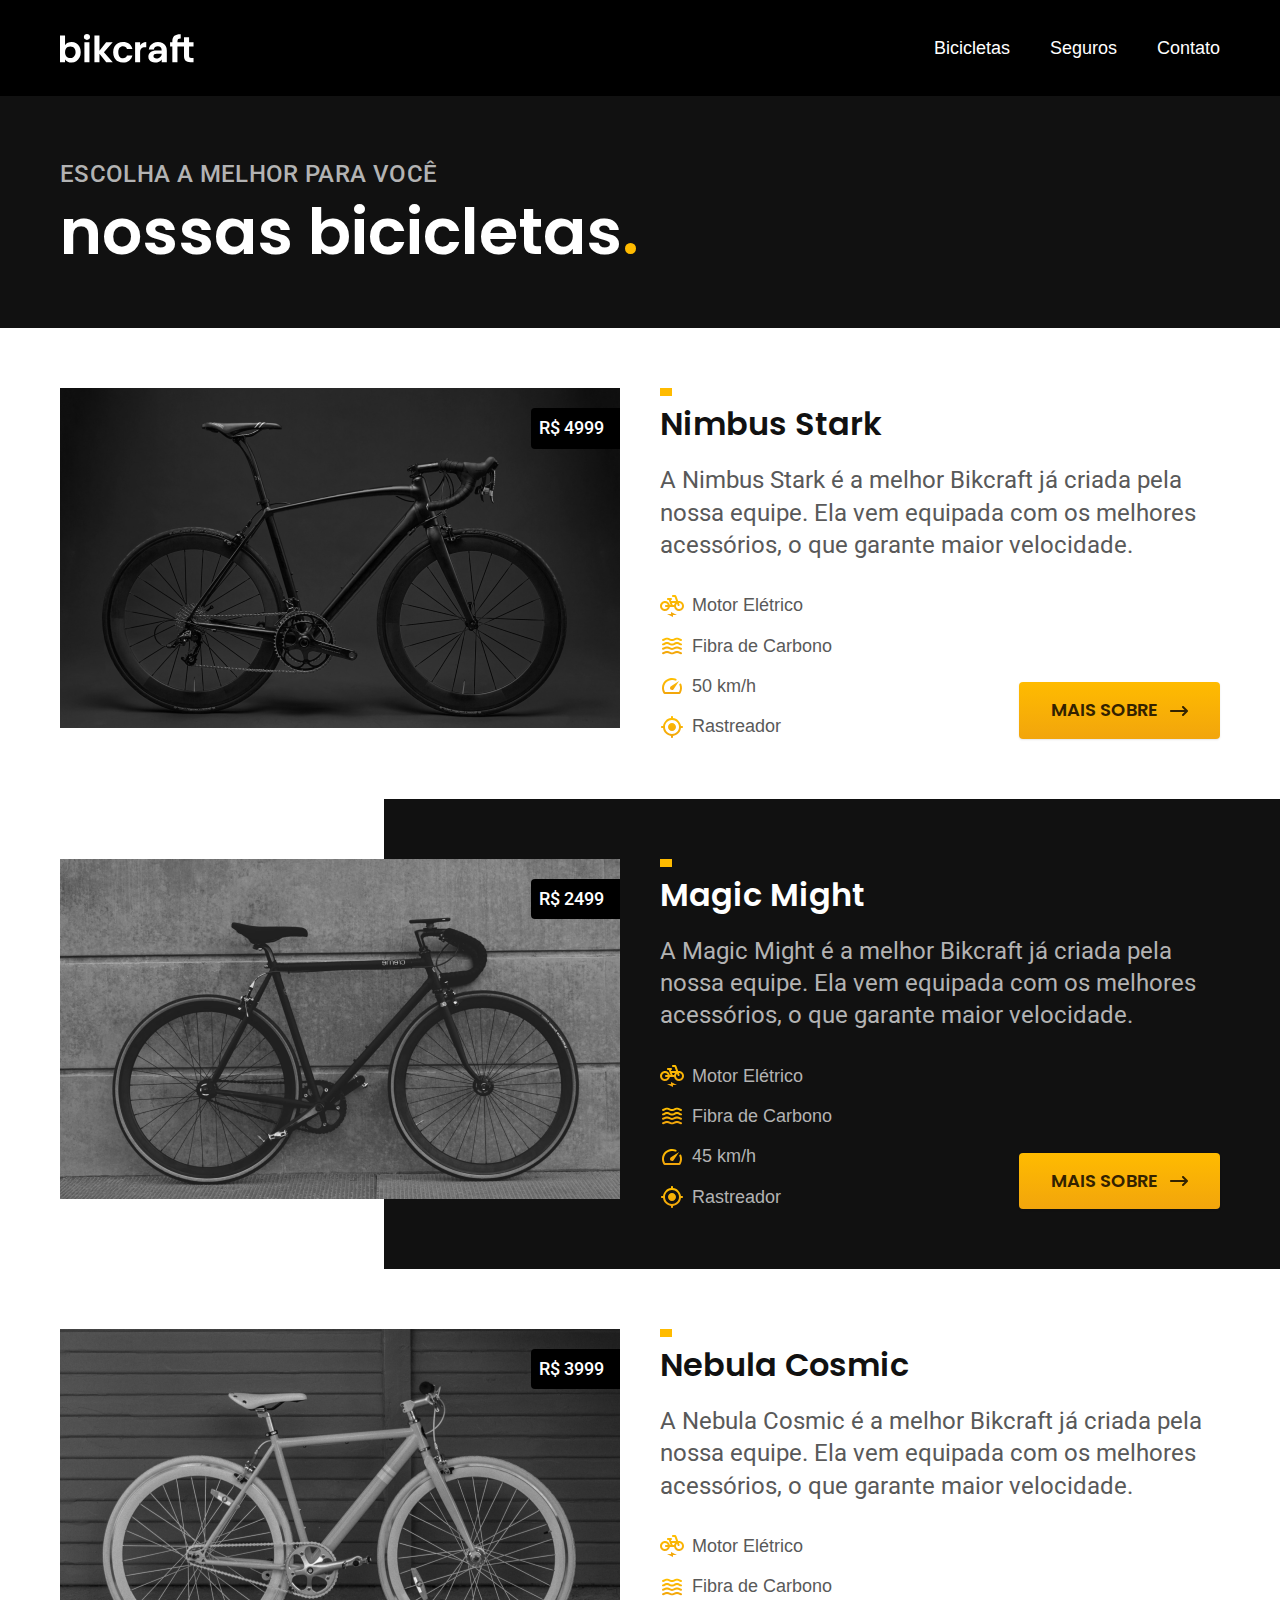
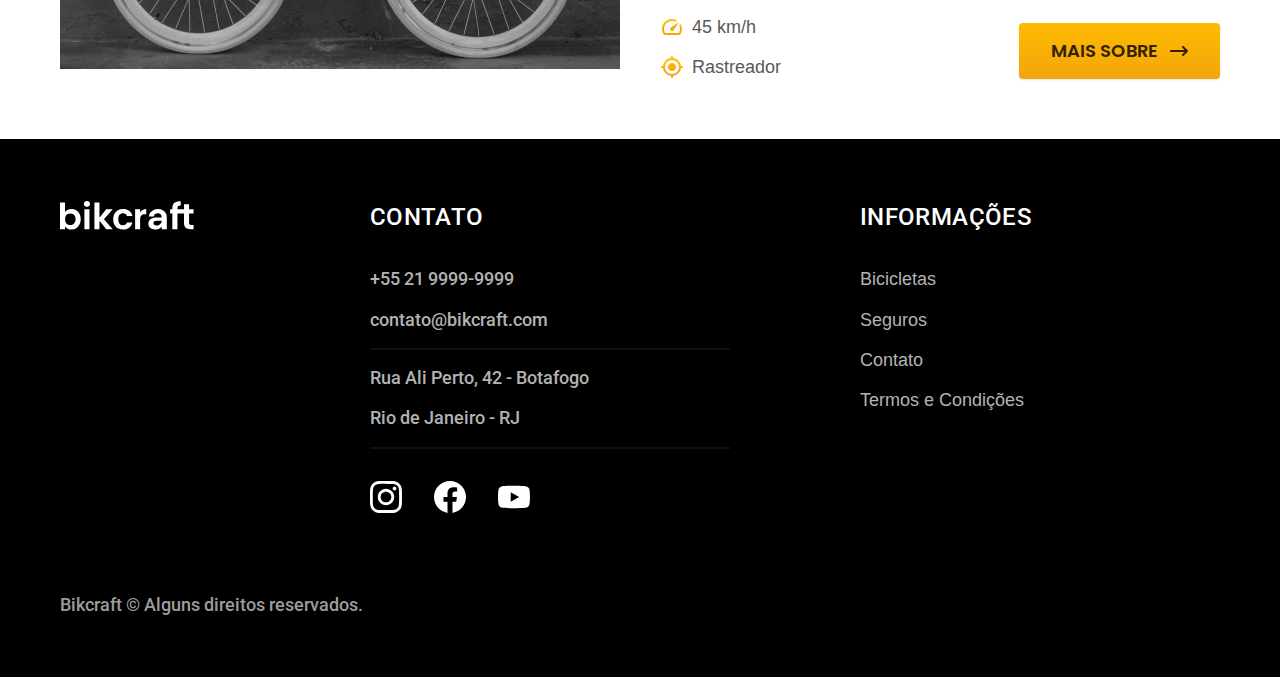
==== bicicletas.html @ 8f6a0f7d "pagina de bicicletas adicionada" ====
<!DOCTYPE html>

<html lang="pt-br">

<head>
  <meta charset="UTF-8">
  <meta name="viewport" content="width=device-width, initial-scale=1.0">

  <title>Bicicletas | Bikcraft</title>
  <meta name="description" content="Termos e condições.">

  <link rel="stylesheet" href="./css/style.css">
  <link rel="preconnect" href="https://fonts.googleapis.com">
  <link rel="preconnect" href="https://fonts.gstatic.com" crossorigin>
  <link href="https://fonts.googleapis.com/css2?family=Merriweather:ital,wght@1,900&family=Poppins:wght@400;600&family=Roboto:wght@400;500&display=swap" rel="stylesheet">
</head>

<body id="bicicletas">
  <header class="header-bg">
    <div class="header container">
      <a href="./">
        <img src="./img/bikcraft.svg" alt="Bikcraft">
      </a>

      <nav aria-label="primaria">
        <ul class="header-menu font-1-m cor-0">
          <li><a href="./bicicletas.html">Bicicletas</a></li>
          <li><a href="./seguros.html">Seguros</a></li>
          <li><a href="./contato.html">Contato</a></li>
        </ul>
      </nav>
    </div>
  </header>

  <main>
    <div class="titulo-bg">
      <div class="titulo container">
        <p class="font-2-l-b cor-5">Escolha a melhor para você</p>
        <h1 class="font-1-xxl cor-0">nossas bicicletas<span class="cor-p1">.</span></h1>
      </div>
    </div>

    <div class="bicicletas container">
      <div class="bicicletas-imagem">
        <img src="./img/bicicletas/nimbus.jpg" alt="Bicicleta preta">
        <span class="font-2-m cor-0">R$ 4999</span>
      </div>
      <div class="bicicletas-conteudo">
        <h2 class="font-1-xl">Nimbus Stark</h2>
        <p class="font-2-s cor-8">A Nimbus Stark é a melhor Bikcraft já criada pela nossa equipe. Ela vem equipada com os melhores acessórios, o que garante maior velocidade.</p>
        <ul class="font-1-m cor-8">
          <li><img src="./img/icones/eletrica.svg" alt="">Motor Elétrico</li>
          <li><img src="./img/icones/carbono.svg" alt="">Fibra de Carbono</li>
          <li><img src="./img/icones/velocidade.svg" alt="">50 km/h</li>
          <li><img src="./img/icones/rastreador.svg" alt="">Rastreador</li>
        </ul>
        <a class="botao seta" href="./bicicletas/nimbus.html">Mais Sobre</a>
      </div>
    </div>

    <div class="bicicletas-bg">
      <div class="bicicletas container">
        <div class="bicicletas-imagem">
          <img src="./img/bicicletas/magic.jpg" alt="Bicicleta preta">
          <span class="font-2-m cor-0">R$ 2499</span>
        </div>
        <div class="bicicletas-conteudo">
          <h2 class="font-1-xl cor-0">Magic Might</h2>
          <p class="font-2-s cor-5">A Magic Might é a melhor Bikcraft já criada pela nossa equipe. Ela vem equipada com os melhores acessórios, o que garante maior velocidade.</p>
          <ul class="font-1-m cor-5">
            <li><img src="./img/icones/eletrica.svg" alt="">Motor Elétrico</li>
            <li><img src="./img/icones/carbono.svg" alt="">Fibra de Carbono</li>
            <li><img src="./img/icones/velocidade.svg" alt="">45 km/h</li>
            <li><img src="./img/icones/rastreador.svg" alt="">Rastreador</li>
          </ul>
          <a class="botao seta" href="./bicicletas/magic.html">Mais Sobre</a>
        </div>
      </div>
    </div>

    <div class="bicicletas container">
      <div class="bicicletas-imagem">
        <img src="./img/bicicletas/nebula.jpg" alt="Bicicleta preta">
        <span class="font-2-m cor-0">R$ 3999</span>
      </div>
      <div class="bicicletas-conteudo">
        <h2 class="font-1-xl">Nebula Cosmic</h2>
        <p class="font-2-s cor-8">A Nebula Cosmic é a melhor Bikcraft já criada pela nossa equipe. Ela vem equipada com os melhores acessórios, o que garante maior velocidade.</p>
        <ul class="font-1-m cor-8">
          <li><img src="./img/icones/eletrica.svg" alt="">Motor Elétrico</li>
          <li><img src="./img/icones/carbono.svg" alt="">Fibra de Carbono</li>
          <li><img src="./img/icones/velocidade.svg" alt="">45 km/h</li>
          <li><img src="./img/icones/rastreador.svg" alt="">Rastreador</li>
        </ul>
        <a class="botao seta" href="./bicicletas/nebula.html">Mais Sobre</a>
      </div>
    </div>

  </main>

  <footer class="footer-bg">
    <div class="footer container">
      <img src="./img/bikcraft.svg" alt="Bikcraft">
      <div class="footer-contato">
        <h3 class="font-2-l-b cor-0">Contato</h3>
        <ul class=" font-2-m cor-5">
          <li><a href="tel:+552199999999">+55 21 9999-9999</a></li>
          <li><a href="mailto:contato@bikcraft.com">contato@bikcraft.com</a></li>
          <li>Rua Ali Perto, 42 - Botafogo</li>
          <li>Rio de Janeiro - RJ</li>
        </ul>
        <div class="footer-redes">
          <a href="./">
            <img src="./img/redes/instagram.svg" alt="Instagram">
          </a>
          <a href="./">
            <img src="./img/redes/facebook.svg" alt="Facebook">
          </a>
          <a href="./">
            <img src="./img/redes/youtube.svg" alt="Youtube">
          </a>
        </div>
      </div>
      <div class="footer-informacoes">
        <h3 class="font-2-l-b cor-0">Informações</h3>
        <nav>
          <ul class="font-1-m cor-5">
            <li><a href="./bicicletas.html">Bicicletas</a></li>
            <li><a href="./seguros.html">Seguros</a></li>
            <li><a href="./contato.html">Contato</a></li>
            <li><a href="./termos.html">Termos e Condições</a></li>
          </ul>
        </nav>
      </div>
      <p class="footer-copy font-2-m cor-6">Bikcraft © Alguns direitos reservados.</p>
    </div>

  </footer>
</body>

</html>
---- css/style.css ----
@import "./global/global.css";
@import "./utilidades/tipografia.css";
@import "./utilidades/cores.css";

@import "./global/header.css";
@import "./global/footer.css";

/* Utilidades */
@import "./utilidades/componentes.css";

/* Home */
@import "./home/introducao.css";
@import "./home/tecnologia.css";
@import "./home/parceiros.css";
@import "./home/depoimento.css";

/* Bicicletas  */
@import "./bicicletas/bicicletas-lista.css";
@import "./bicicletas/bicicletas.css";

/* Seguros  */
@import "./seguros/seguros.css";

/* Termos  */
@import "./termos/termos.css";
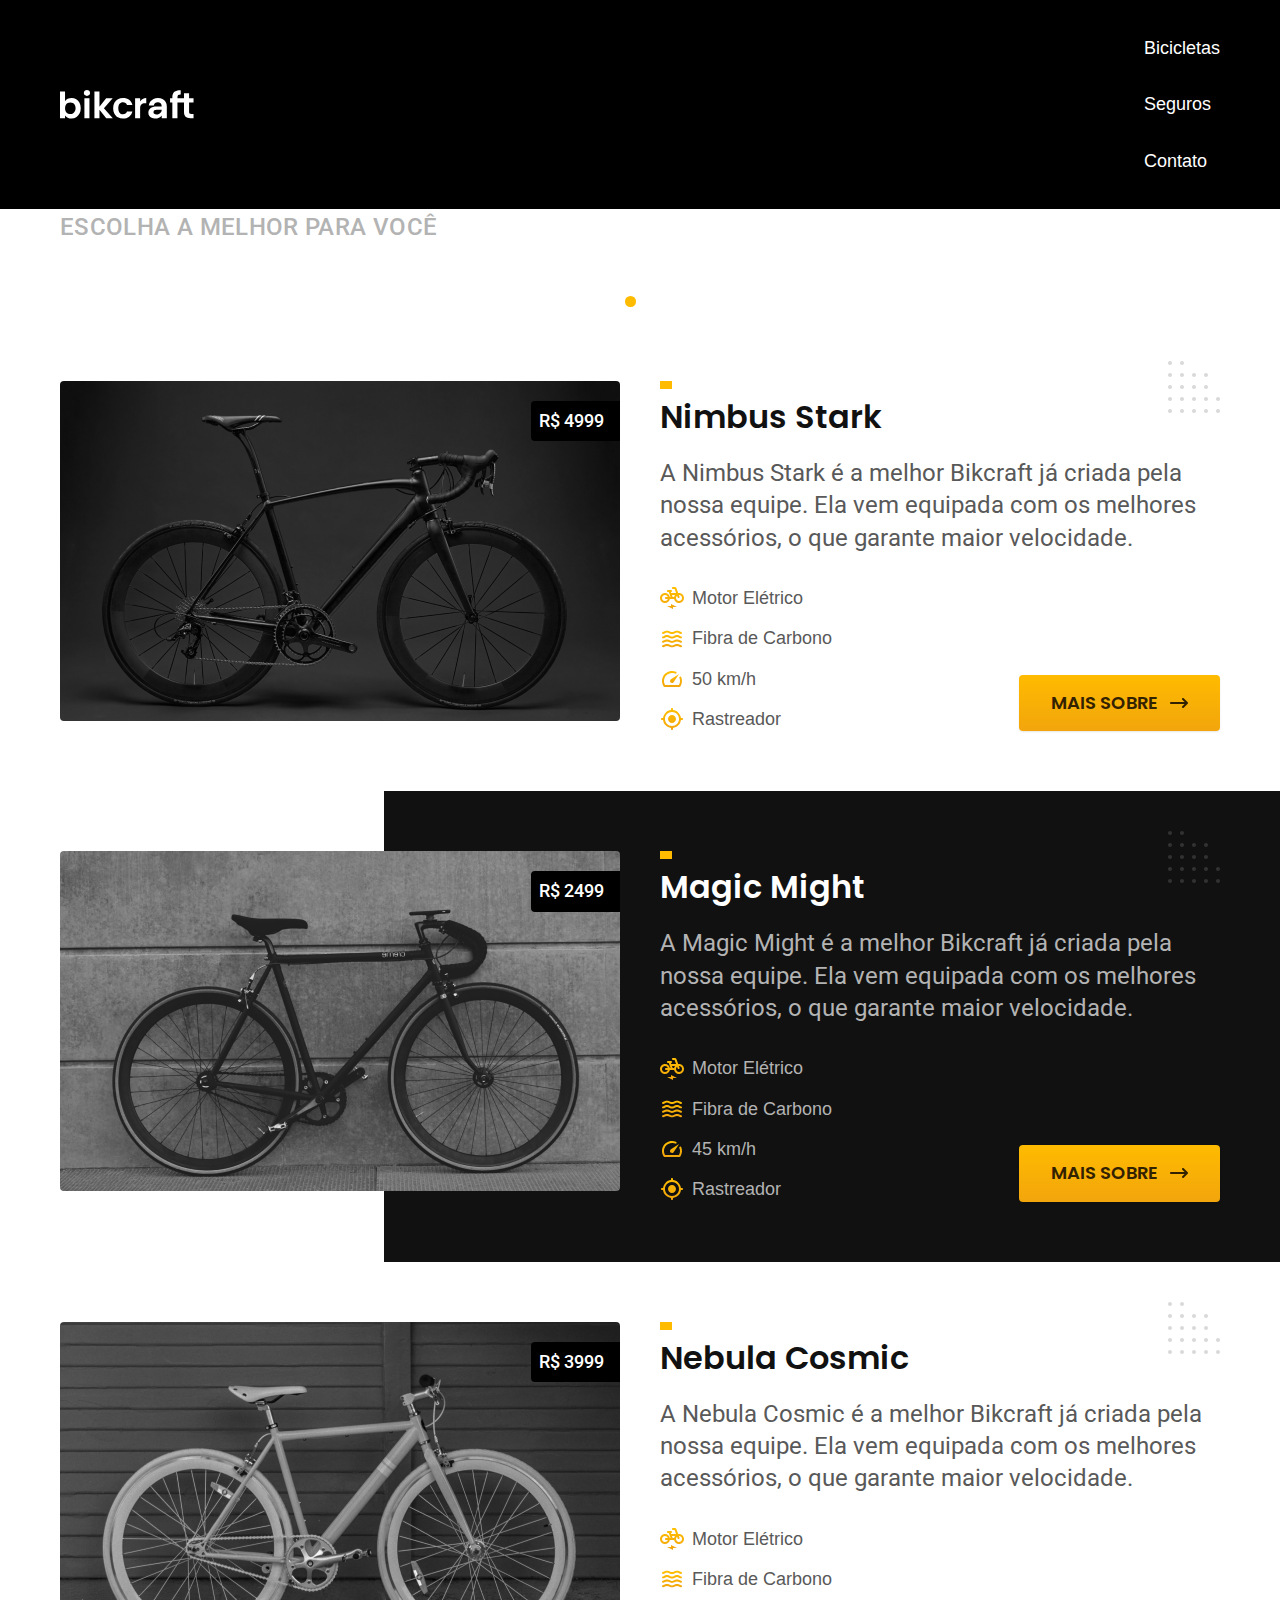
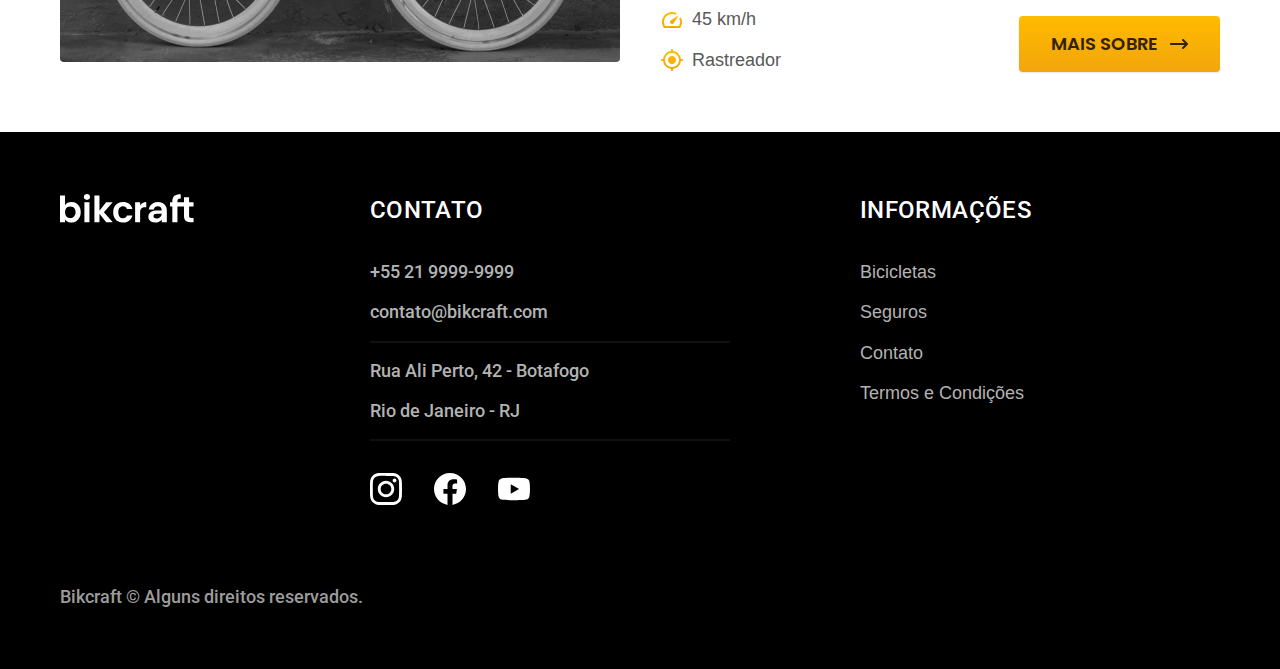
==== commit 71220fe2: "html e css finalizados" ====
--- a/bicicletas.html
+++ b/bicicletas.html
@@ -9,6 +9,7 @@
   <title>Bicicletas | Bikcraft</title>
   <meta name="description" content="Termos e condições.">
 
+  <link rel="preload" href="./css/style.css" as="style">
   <link rel="stylesheet" href="./css/style.css">
   <link rel="preconnect" href="https://fonts.googleapis.com">
   <link rel="preconnect" href="https://fonts.gstatic.com" crossorigin>
@@ -19,7 +20,7 @@
   <header class="header-bg">
     <div class="header container">
       <a href="./">
-        <img src="./img/bikcraft.svg" alt="Bikcraft">
+        <img src="./img/bikcraft.svg" width="136" height="32" alt="Bikcraft">
       </a>
 
       <nav aria-label="primaria">
@@ -42,17 +43,17 @@
 
     <div class="bicicletas container">
       <div class="bicicletas-imagem">
-        <img src="./img/bicicletas/nimbus.jpg" alt="Bicicleta preta">
+        <img src="./img/bicicletas/nimbus.jpg" width="1120" height="680" alt="Bicicleta preta">
         <span class="font-2-m cor-0">R$ 4999</span>
       </div>
       <div class="bicicletas-conteudo">
         <h2 class="font-1-xl">Nimbus Stark</h2>
         <p class="font-2-s cor-8">A Nimbus Stark é a melhor Bikcraft já criada pela nossa equipe. Ela vem equipada com os melhores acessórios, o que garante maior velocidade.</p>
         <ul class="font-1-m cor-8">
-          <li><img src="./img/icones/eletrica.svg" alt="">Motor Elétrico</li>
-          <li><img src="./img/icones/carbono.svg" alt="">Fibra de Carbono</li>
-          <li><img src="./img/icones/velocidade.svg" alt="">50 km/h</li>
-          <li><img src="./img/icones/rastreador.svg" alt="">Rastreador</li>
+          <li><img src="./img/icones/eletrica.svg" width="32" height="32" alt="">Motor Elétrico</li>
+          <li><img src="./img/icones/carbono.svg" width="32" height="32" alt="">Fibra de Carbono</li>
+          <li><img src="./img/icones/velocidade.svg" width="32" height="32" alt="">50 km/h</li>
+          <li><img src="./img/icones/rastreador.svg" width="32" height="32" alt="">Rastreador</li>
         </ul>
         <a class="botao seta" href="./bicicletas/nimbus.html">Mais Sobre</a>
       </div>
@@ -61,17 +62,17 @@
     <div class="bicicletas-bg">
       <div class="bicicletas container">
         <div class="bicicletas-imagem">
-          <img src="./img/bicicletas/magic.jpg" alt="Bicicleta preta">
+          <img src="./img/bicicletas/magic.jpg" alt="Bicicleta preta" width="1120" height="680">
           <span class="font-2-m cor-0">R$ 2499</span>
         </div>
         <div class="bicicletas-conteudo">
           <h2 class="font-1-xl cor-0">Magic Might</h2>
           <p class="font-2-s cor-5">A Magic Might é a melhor Bikcraft já criada pela nossa equipe. Ela vem equipada com os melhores acessórios, o que garante maior velocidade.</p>
           <ul class="font-1-m cor-5">
-            <li><img src="./img/icones/eletrica.svg" alt="">Motor Elétrico</li>
-            <li><img src="./img/icones/carbono.svg" alt="">Fibra de Carbono</li>
-            <li><img src="./img/icones/velocidade.svg" alt="">45 km/h</li>
-            <li><img src="./img/icones/rastreador.svg" alt="">Rastreador</li>
+            <li><img src="./img/icones/eletrica.svg" width="32" height="32" alt="">Motor Elétrico</li>
+            <li><img src="./img/icones/carbono.svg" width="32" height="32" alt="">Fibra de Carbono</li>
+            <li><img src="./img/icones/velocidade.svg" width="32" height="32" alt="">45 km/h</li>
+            <li><img src="./img/icones/rastreador.svg" width="32" height="32" alt="">Rastreador</li>
           </ul>
           <a class="botao seta" href="./bicicletas/magic.html">Mais Sobre</a>
         </div>
@@ -80,17 +81,17 @@
 
     <div class="bicicletas container">
       <div class="bicicletas-imagem">
-        <img src="./img/bicicletas/nebula.jpg" alt="Bicicleta preta">
+        <img src="./img/bicicletas/nebula.jpg" alt="Bicicleta preta" width="1120" height="680">
         <span class="font-2-m cor-0">R$ 3999</span>
       </div>
       <div class="bicicletas-conteudo">
         <h2 class="font-1-xl">Nebula Cosmic</h2>
         <p class="font-2-s cor-8">A Nebula Cosmic é a melhor Bikcraft já criada pela nossa equipe. Ela vem equipada com os melhores acessórios, o que garante maior velocidade.</p>
         <ul class="font-1-m cor-8">
-          <li><img src="./img/icones/eletrica.svg" alt="">Motor Elétrico</li>
-          <li><img src="./img/icones/carbono.svg" alt="">Fibra de Carbono</li>
-          <li><img src="./img/icones/velocidade.svg" alt="">45 km/h</li>
-          <li><img src="./img/icones/rastreador.svg" alt="">Rastreador</li>
+          <li><img src="./img/icones/eletrica.svg" width="32" height="32" alt="">Motor Elétrico</li>
+          <li><img src="./img/icones/carbono.svg" width="32" height="32" alt="">Fibra de Carbono</li>
+          <li><img src="./img/icones/velocidade.svg" width="32" height="32" alt="">45 km/h</li>
+          <li><img src="./img/icones/rastreador.svg" width="32" height="32" alt="">Rastreador</li>
         </ul>
         <a class="botao seta" href="./bicicletas/nebula.html">Mais Sobre</a>
       </div>
@@ -100,7 +101,7 @@
 
   <footer class="footer-bg">
     <div class="footer container">
-      <img src="./img/bikcraft.svg" alt="Bikcraft">
+      <img src="./img/bikcraft.svg" width="136" height="32" alt="Bikcraft">
       <div class="footer-contato">
         <h3 class="font-2-l-b cor-0">Contato</h3>
         <ul class=" font-2-m cor-5">
@@ -111,13 +112,13 @@
         </ul>
         <div class="footer-redes">
           <a href="./">
-            <img src="./img/redes/instagram.svg" alt="Instagram">
+            <img src="./img/redes/instagram.svg" alt="Instagram" width="32" height="32">
           </a>
           <a href="./">
-            <img src="./img/redes/facebook.svg" alt="Facebook">
+            <img src="./img/redes/facebook.svg" alt="Facebook" width="32" height="32">
           </a>
           <a href="./">
-            <img src="./img/redes/youtube.svg" alt="Youtube">
+            <img src="./img/redes/youtube.svg" alt="Youtube" width="32" height="32">
           </a>
         </div>
       </div>
--- a/css/style.css
+++ b/css/style.css
@@ -1,12 +1,14 @@
 @import "./global/global.css";
+
+/* Utilidades */
 @import "./utilidades/tipografia.css";
 @import "./utilidades/cores.css";
+@import "./utilidades/componentes.css";
+@import "./utilidades/formulario.css";
 
+/* Header e Footer */
 @import "./global/header.css";
 @import "./global/footer.css";
-
-/* Utilidades */
-@import "./utilidades/componentes.css";
 
 /* Home */
 @import "./home/introducao.css";
@@ -15,11 +17,24 @@
 @import "./home/depoimento.css";
 
 /* Bicicletas  */
+@import "./bicicletas/bicicletas.css";
 @import "./bicicletas/bicicletas-lista.css";
-@import "./bicicletas/bicicletas.css";
+
+/* Bicicleta */
+@import "./bicicleta/bicicleta.css";
+@import "./bicicleta/seguro.css";
 
 /* Seguros  */
 @import "./seguros/seguros.css";
+@import "./seguros/vantagens.css";
+@import "./seguros/perguntas.css";
+
+/* Contato  */
+@import "./contato/contato.css";
+@import "./contato/lojas.css";
+
+/* Contato  */
+@import "./orcamento/orcamento.css";
 
 /* Termos  */
 @import "./termos/termos.css";
--- a/css/style.css
+++ b/css/style.css
@@ -1,12 +1,14 @@
 @import "./global/global.css";
+
+/* Utilidades */
 @import "./utilidades/tipografia.css";
 @import "./utilidades/cores.css";
+@import "./utilidades/componentes.css";
+@import "./utilidades/formulario.css";
 
+/* Header e Footer */
 @import "./global/header.css";
 @import "./global/footer.css";
-
-/* Utilidades */
-@import "./utilidades/componentes.css";
 
 /* Home */
 @import "./home/introducao.css";
@@ -15,11 +17,24 @@
 @import "./home/depoimento.css";
 
 /* Bicicletas  */
+@import "./bicicletas/bicicletas.css";
 @import "./bicicletas/bicicletas-lista.css";
-@import "./bicicletas/bicicletas.css";
+
+/* Bicicleta */
+@import "./bicicleta/bicicleta.css";
+@import "./bicicleta/seguro.css";
 
 /* Seguros  */
 @import "./seguros/seguros.css";
+@import "./seguros/vantagens.css";
+@import "./seguros/perguntas.css";
+
+/* Contato  */
+@import "./contato/contato.css";
+@import "./contato/lojas.css";
+
+/* Contato  */
+@import "./orcamento/orcamento.css";
 
 /* Termos  */
 @import "./termos/termos.css";
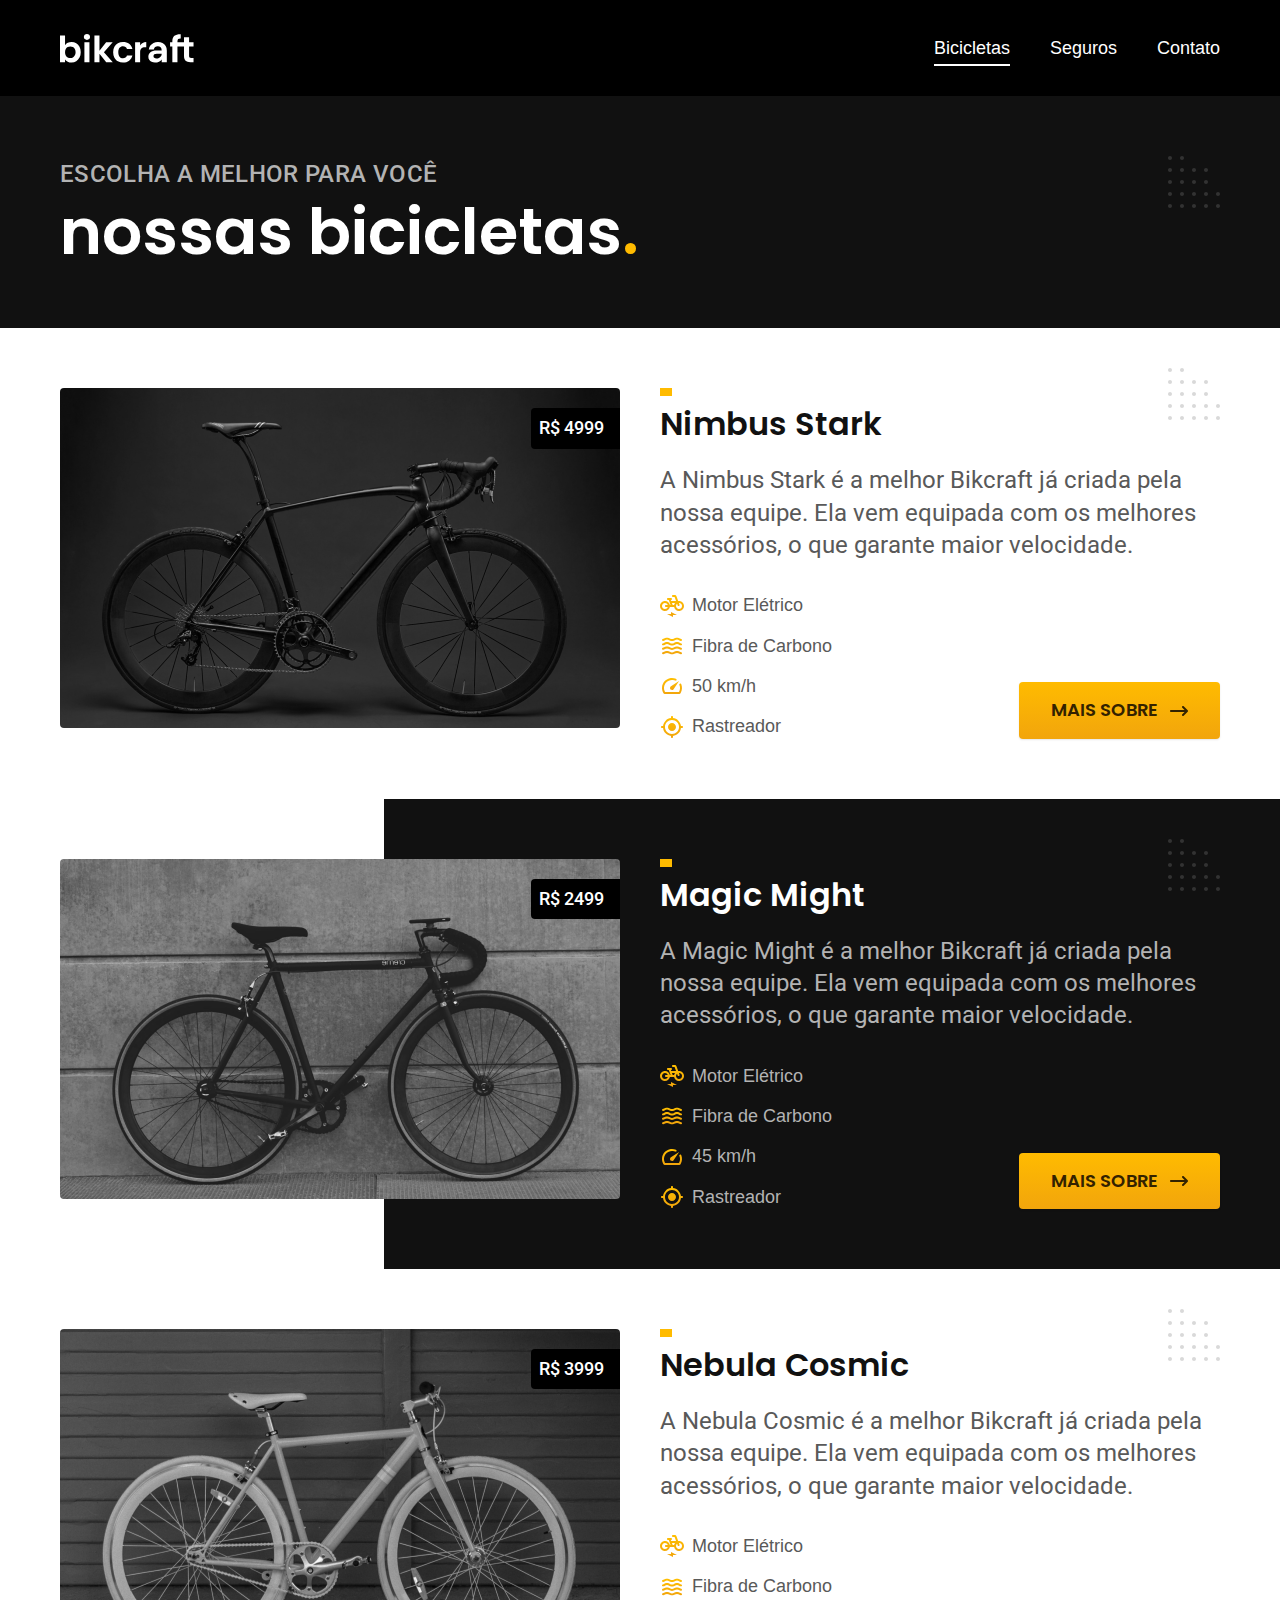
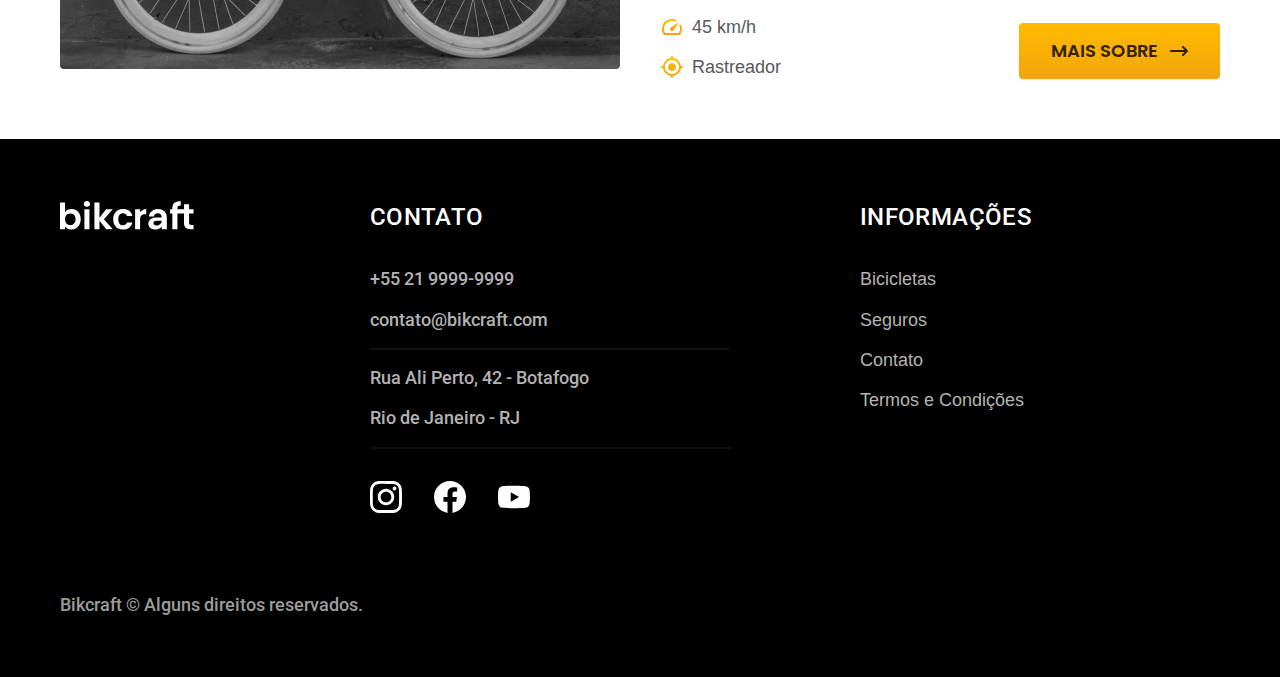
==== commit 27b814a2: "add javascript and optimization" ====
--- a/bicicletas.html
+++ b/bicicletas.html
@@ -9,11 +9,13 @@
   <title>Bicicletas | Bikcraft</title>
   <meta name="description" content="Termos e condições.">
 
-  <link rel="preload" href="./css/style.css" as="style">
-  <link rel="stylesheet" href="./css/style.css">
+  <link rel="icon" href="./favicon.svg" type="image/svg+xml">
+  <link rel="preload" href="./css/style.min.css" as="style">
+  <link rel="stylesheet" href="./css/style.min.css">
   <link rel="preconnect" href="https://fonts.googleapis.com">
   <link rel="preconnect" href="https://fonts.gstatic.com" crossorigin>
   <link href="https://fonts.googleapis.com/css2?family=Merriweather:ital,wght@1,900&family=Poppins:wght@400;600&family=Roboto:wght@400;500&display=swap" rel="stylesheet">
+  <script>document.documentElement.classList.add('js');</script>
 </head>
 
 <body id="bicicletas">
@@ -137,6 +139,7 @@
     </div>
 
   </footer>
+  <script src="./js/script.js"></script>
 </body>
 
 </html>--- a/css/style.min.css
+++ b/css/style.min.css
@@ -0,0 +1 @@
+body{margin:0;font-family:Arial,Helvetica,sans-serif;color:#111}blockquote,dd,h1,h2,h3,h4,p,ul{margin:0}ul{padding:0;list-style:none}a{text-decoration:none;color:inherit}img{max-width:100%;height:auto;display:block}img[src$=".jpg"]{border-radius:4px}.font-1-xs{font:400 0.75rem/1.35 Popppins,sans-serif}.font-2-xs{font:400 0.875rem/1.43 Roboto,sans-serif}.font-1-s{font:400 1rem/1.5 Popppins,sans-serif}.font-2-s{font:400 1.5rem/1.35 Roboto,sans-serif}.font-1-m,.font-1-m-b{font:400 1.125rem/1.35 Popppins,sans-serif}.font-1-m-b{font-weight:600}.font-2-m{font:500 1.125rem/1.35 Roboto,sans-serif}.font-1-l{font:400 1.5rem/1.5 Poppins,sans-serif}.font-2-l,.font-2-l-b{font:400 1.5rem/1.5 Roboto,sans-serif}.font-2-l-b{font-weight:500;letter-spacing:.015em;text-transform:uppercase}.font-1-xl{font:600 2rem/1.25 Poppins,sans-serif}.font-2-xl{font:500 2rem/1.25 Roboto,sans-serif}.font-1-xxl{font:600 4rem/1.125 Poppins,sans-serif}@media (max-width:1200px){.font-1-xxl{font-size:3rem}.font-2-l,.font-2-l-b{font-size:1.125rem}}@media (max-width:400px){.font-1-xxl{font-size:2rem}.font-1-xl,.font-2-xl{font-size:1.5rem}}:root{--cor-0:#ffffff;--cor-1:#f7f7f7;--cor-2:#ededed;--cor-3:#dedede;--cor-4:#cccccc;--cor-5:#b3b3b3;--cor-6:#9c9c9c;--cor-7:#707070;--cor-8:#595959;--cor-9:#404040;--cor-10:#2e2e2e;--cor-11:#111111;--cor-12:#000000;--cor-p1:#ffbb00;--cor-p2:#e5a40b;--cor-p3:#a66e00;--cor-p4:#664400;--cor-p5:#332200}.cor-0{color:var(--cor-0)}.cor-1{color:var(--cor-1)}.cor-2{color:var(--cor-2)}.cor-3{color:var(--cor-3)}.cor-4{color:var(--cor-4)}.cor-5{color:var(--cor-5)}.cor-6{color:var(--cor-6)}.cor-7{color:var(--cor-7)}.cor-8{color:var(--cor-8)}.cor-9{color:var(--cor-9)}.cor-10{color:var(--cor-10)}.cor-11{color:var(--cor-11)}.cor-12{color:var(--cor-12)}.cor-p1{color:var(--cor-p1)}.cor-p2{color:var(--cor-p2)}.cor-p3{color:var(--cor-p3)}.cor-p4{color:var(--cor-p4)}.cor-p5{color:var(--cor-p5)}.container{box-sizing:border-box;max-width:1200px;padding-left:20px;padding-right:20px;margin-left:auto;margin-right:auto}.botao{display:inline-block;padding:16px 32px;background:linear-gradient(#fb0,#f2a50c);border-radius:4px;box-shadow:0 1px 2px rgba(0,0,0,.1);text-transform:uppercase;color:var(--cor-p5);font:600 1.125rem/1.35 Poppins,sans-serif;max-width:max-content;border:none;cursor:pointer}.botao:hover{background:linear-gradient(#ffb60d,#e59317)}.botao.secundario{background:var(--cor-10);color:var(--cor-2)}.botao.secundario:hover{background:var(--cor-9)}.botao.seta{display:flex;align-items:center}.botao.seta::after{content:"";display:inline-block;width:18px;height:10px;margin-left:12px;background:url("../img/icones/seta.svg");transition:transform .2s}.botao.seta:hover::after{transform:translateX(4px)}@media (max-width:600px){.botao{padding:12px 16px;font-size:1rem}}.link{display:inline-block;font:500 1.5rem/1.5 Poppins,sans-serif;color:var(--cor-p1);text-transform:uppercase}.link::after{content:"";display:block;width:100%;height:4px;background-color:currentColor}.link:hover{color:var(--cor-0)}.titulo-bg{padding-top:60px;padding-bottom:60px;background-color:var(--cor-11)}.titulo{background:url("../img/dec/top-right.svg") no-repeat top right 20px}.titulo p{margin-bottom:4px}@media (max-width:800px){.titulo-bg{padding-top:40px;padding-bottom:40px}.titulo p{font-size:1rem;text-transform:lowercase;font-weight:400}}.form{display:grid;grid-template-columns:1fr 1fr;gap:20px}.form label{display:block;font:400 1rem/1.5 Poppins,sans-serif;margin-bottom:4px}.form .col-2{grid-column:span 2}.form input[type=email],.form input[type=text],.form textarea{font:400 1rem/1.5 Roboto,sans-serif;background:var(--cor-1);border:1px solid var(--cor-2);padding:12px;border-radius:4px;width:100%;box-sizing:border-box}.form input[type=email]:focus,.form input[type=text]:focus,.form textarea:focus{outline:0;border-color:var(--cor-p1);background:var(--cor-1);box-shadow:0 0 0 2px #fea}@media (max-width:600px){.form{grid-template-columns:1fr}.form .col-2{grid-column:1}}.js .fadeInDown{transform:translate3d(0,-20px,0)}.js .fadeInUp{transform:translate3d(0,20px,0)}.js .fadeInRight{transform:translate3d(20px,0,0)}.js .fadeInLeft{transform:translate3d(-20px,0,0)}.js [data-anime]{opacity:0}.js .anime{opacity:1;transform:none;transition:transform .8s,opacity .8s}.header-bg{background-color:var(--cor-12)}.header{display:flex;flex-wrap:wrap;gap:20px;justify-content:space-between;align-items:center;padding-top:20px;padding-bottom:20px}.header-menu{display:flex;flex-wrap:wrap;gap:40px}.header-menu a{display:inline-block;padding:16px 0;position:relative}.header-menu a::after{content:"";display:block;height:2px;width:0;background:var(--cor-0);position:absolute;margin-top:4px;transition:.3s}.header-menu a.ativo::after,.header-menu a:hover:after{width:100%}@media (max-width:800px){.header-menu{gap:20px}.header-menu a{background:var(--cor-11);padding:12px 16px;border-radius:4px}.header-menu a:hover{background-color:var(--cor-10)}.header a::after{display:none}}@media (max-width:600px){.header-menu{gap:12px}.header-menu a{padding:8px 12px;font-size:14px}}.footer-bg{background-color:var(--cor-12)}.footer{display:grid;grid-template-columns:3fr 5fr 4fr;gap:40px;padding-top:60px;padding-bottom:60px}.footer h3{margin-bottom:32px}.footer-contato ul{margin-bottom:32px}.footer-contato li:nth-child(2n):after{content:"";display:block;max-width:360px;height:2px;background:var(--cor-11);margin-top:16px}.footer li{margin-bottom:16px}.footer-redes{display:flex;gap:32px}.footer a:hover{color:var(--cor-0)}.footer-copy{grid-column:1/-1;margin-top:40px}@media (max-width:800px){.footer>img{display:none}.footer{grid-template-columns:1fr 1fr}}@media (max-width:600px){.footer{grid-template-columns:1fr;gap:60px}.footer-copy{margin-top:0}}.introducao-bg{background:var(--cor-12) url("../img/dec/bottom-left.svg") no-repeat bottom 40px left 20px;box-shadow:inset 0 -120px var(--cor-0)}.introducao{display:grid;grid-template-columns:1fr 1fr;gap:0 40px}.introducao img{height:100%;object-fit:cover}.introducao-conteudo{align-self:end;padding-bottom:200px}.introducao h1{margin-bottom:32px}.introducao p{margin-bottom:20px}@media (max-width:800px){.introducao{padding-top:40px;background:var(--cor-11);box-shadow:inset 0 -60px var(--cor-0)}.introducao-conteudo{padding-bottom:0}.introducao h1{margin-bottom:16px}.introducao{grid-template-columns:1fr;gap:32px}.introducao img{height:300px;width:100%}}.tecnologia-bg{background-color:var(--cor-11);box-shadow:inset 0 120px var(--cor-0),inset 0 -80px var(--cor-0)}.tecnologia{display:grid;grid-template-columns:1fr 1fr;gap:40px}.tecnologia-imagem img{width:100%;height:100%;object-fit:cover;object-position:left}.tecnologia-conteudo{padding-top:180px;padding-bottom:160px}.tecnologia-conteudo>span{text-transform:uppercase;display:block;margin-bottom:20px}.tecnologia-conteudo h2{margin-bottom:32px}.tecnologia-conteudo>p{margin-bottom:20px}.tecnologia a{margin-bottom:80px}.tecnologia-vantagens{display:flex;gap:40px}.tecnologia-vantagens h3{margin-bottom:8px;width:max-content}.tecnologia-vantagens img{width:24px;margin-bottom:8px}@media (max-width:800px){.tecnologia-bg{box-shadow:initial}.tecnologia{grid-template-columns:1fr}.tecnologia-conteudo{padding-top:60px;padding-bottom:60px}.tecnologia-imagem{display:none}.tecnologia a{margin-bottom:60px}}@media (max-width:600px){.tecnologia-vantagens{flex-direction:column}}.parceiros{padding-top:60px;padding-bottom:120px}.parceiros h2{margin-bottom:60px}.parceiros ul{padding:0 20px;max-width:1400px;display:grid;grid-template-columns:repeat(4,1fr);margin:0 auto}.parceiros li{display:flex;padding:32px;border-left:2px solid var(--cor-2)}.parceiros img{margin:auto}.parceiros li:first-child,.parceiros li:nth-child(5){border-left:none}.parceiros li:nth-child(n+5){border-top:2px solid var(--cor-2)}@media (max-width:800px){.parceiros{padding-bottom:60px}.parceiros h2{margin-bottom:20px}.parceiros ul{grid-template-columns:repeat(2,1fr)}.parceiros li:nth-child(n+3){border-top:2px solid var(--cor-2)}.parceiros li:nth-child(odd){border-left:none}}.depoimento{display:grid;grid-template-columns:1fr 1fr;background-color:var(--cor-p1);overflow:hidden}.depoimento img{width:100%;height:100%;object-fit:cover;border-radius:0}.depoimento-conteudo{padding:40px 40px 80px 80px;align-items:end;background:url("../img/dec/bottom-right-p.svg") no-repeat bottom 40px right 40px}.depoimento-conteudo p{max-width:32ch;font-family:Merriweather,serif;font-style:italic;font-weight:900;margin-bottom:32px;position:relative}.depoimento p::after,.depoimento p::before{font-size:5rem;color:var(--cor-p2);position:absolute}.depoimento p::before{content:"“";left:-50px;top:-20px}.depoimento p::after{content:"”"}@media (min-width:1200px){.depoimento img{max-height:520px}}@media (max-width:800px){.depoimento{grid-template-columns:1fr;text-align:center}.depoimento img{max-height:200px}.depoimento-conteudo{padding:40px 20px;align-items:center;background:0 0}}.bicicletas-bg{background:linear-gradient(to right,var(--cor-0) 30%,var(--cor-11) 0)}.bicicletas{display:grid;grid-template-columns:1fr 1fr;gap:40px;padding-top:60px;padding-bottom:60px;background:url("../img/dec/top-right.svg") no-repeat top 40px right 20px}.bicicletas-imagem{display:grid}.bicicletas-imagem img{grid-area:1/1}.bicicletas-imagem span{grid-area:1/1;place-self:start end;margin-top:20px;background:var(--cor-12);display:inline-block;padding:8px 16px 8px 8px;border-radius:4px 0 0 4px}.bicicletas-conteudo{display:grid;grid-template-columns:1fr auto;align-content:start}.bicicletas h2,.bicicletas p{grid-column:1/-1}.bicicletas h2{margin-bottom:20px}.bicicletas h2::before{content:"";display:block;width:12px;height:8px;background-color:var(--cor-p1);margin-bottom:8px}.bicicletas p{margin-bottom:32px}.bicicletas a{place-self:end}.bicicletas li{display:flex;align-items:center}.bicicletas ul{display:grid;gap:16px}.bicicletas-conteudo img{width:24px;margin-right:8px}@media (max-width:800px){.bicicletas-bg{background-image:none;background-color:var(--cor-11)}.bicicletas{grid-template-columns:1fr;gap:20px;padding-top:40px;padding-bottom:40px}}@media (max-width:600px){.bicicletas-conteudo{grid-template-columns:1fr}.bicicletas ul{font-size:1rem;grid-template-columns:1fr 1fr;margin-bottom:32px}.bicicletas a{place-self:start}}.bicicletas-lista{padding-top:60px;padding-bottom:120px}.bicicletas-lista h2{margin-bottom:40px}.bicicletas-lista ul{display:flex;gap:40px;padding:0 20px 20px 20px;max-width:1400px;margin-left:auto;margin-right:auto;overflow-x:auto}#bicicleta .bicicletas-lista ul{padding:0 0 20px 0}.bicicletas-lista li{flex:1;min-width:280px}.bicicletas-lista a{display:block}.bicicletas-lista img{margin-bottom:16px}.bicicletas-lista h3{margin-bottom:8px;display:flex;align-items:center}.bicicletas-lista h3::before{content:"";display:inline-block;height:8px;width:12px;margin-right:8px;background-color:var(--cor-p1);transition:width .2s}.bicicletas-lista a:hover h3::before{width:24px}.bicicletas-lista li span{padding-left:20px}@media (max-width:800px){.bicicletas-lista{padding-bottom:60px}.bicicletas-lista ul{gap:20px}}.bicicleta{display:grid;grid-template-columns:1fr 1fr;align-items:start;gap:40px;padding-top:60px;padding-bottom:60px}#bicicleta .titulo p{text-transform:uppercase}.bicicleta-imagens{display:flex;flex-wrap:wrap;gap:20px}.bicicleta-imagens img{flex:1;min-width:200px}.bicicleta-imagens img:first-child{min-width:100%}.bicicleta-conteudo>p{margin-bottom:32px}.bicicleta-comprar{display:grid;grid-template-columns:max-content auto;align-items:center;justify-items:start;gap:8px 12px;margin-bottom:40px}.bicicleta-comprar a{grid-row:span 2}.bicicleta-comprar span{display:flex;align-items:center;background-color:var(--cor-12);gap:8px;padding:4px 8px;border-radius:4px}.bicicleta-conteudo h2{text-transform:uppercase;letter-spacing:.015em;margin-bottom:12px}.bicicleta-ficha,.bicicleta-informacoes{padding:32px;background-color:var(--cor-12);border-radius:4px}.bicicleta-informacoes{margin-bottom:40px;display:grid;grid-template-columns:1fr 1fr;gap:32px}.bicicleta-informacoes img{width:24px;margin-bottom:8px}.bicicleta-informacoes h3{margin-bottom:8px}.bicicleta-ficha li{padding:4px 0;display:flex;justify-content:space-between;border-bottom:1px solid var(--cor-11)}.bicicleta-ficha li:last-child{border-bottom:none}.bicicleta-ficha span{color:var(--cor-6)}@media (max-width:800px){.bicicleta{grid-template-columns:1fr;padding-top:40px;padding-bottom:40px}.bicicleta-imagens{grid-row:2}}@media (max-width:400px){.bicicleta-informacoes{grid-template-columns:1fr}.bicicleta-comprar{grid-template-columns:1fr}}.seguro-bg{background-color:var(--cor-11);box-shadow:inset 0 120px var(--cor-0),inset 0 -120px var(--cor-12)}.seguro{display:grid;grid-template-columns:1fr 1fr;gap:40px}.seguro-imagem img{width:100%;height:100%;object-fit:cover}.seguro-conteudo{padding-top:180px;padding-bottom:180px}.seguro h2{margin-bottom:32px}.seguro p{margin-bottom:20px}@media (max-width:600px){.seguro-bg{box-shadow:inset 0 -60px var(--cor-12)}.seguro{grid-template-columns:1fr}.seguro-conteudo{grid-row:1;padding-top:40px;padding-bottom:0}}.seguros-bg{background:var(--cor-11)}.seguros{padding-top:60px;padding-bottom:60px;display:grid;grid-template-columns:1fr 1fr;gap:40px;align-items:center}#seguros .seguros{padding-top:0}.seguros h2{grid-column:1/-1}.seguros-item{background-color:var(--cor-12);padding:32px 32px 32px 60px;display:grid;grid-template-columns:1fr auto;border-radius:4px}.seguros-item h3{margin-bottom:40px}.seguros-item span{grid-column:2;display:block;text-align:right}.seguros-item ul{grid-column:1/-1;margin-bottom:32px}.seguros-item li{display:flex;align-items:center;position:relative}.seguros-item li+li{margin-top:20px}.seguros-item li::before{content:"";display:inline-block;width:13px;height:9px;background-image:url("../img/icones/lista.svg");position:absolute;left:-21px}.seguros-item a{grid-column:1/-1}@media (max-width:800px){.seguros{grid-template-columns:1fr}}.vantagens-bg{background-color:var(--cor-12)}.vantagens{padding-top:120px;padding-bottom:120px}.vantagens h2{margin-bottom:60px}.vantagens ul{display:grid;grid-template-columns:repeat(auto-fit),minmax(280px,max-content);gap:40px 80px}.vantagens h3,.vantagens img{margin-bottom:8px}@media (max-width:800px){.vantagens{padding-top:60px;padding-bottom:60px}.vantagens h2{margin-bottom:40px}.vantagens ul{gap:20px}}.perguntas{padding-bottom:120px;padding-top:120px}.perguntas h2{margin-bottom:60px}.perguntas dl>div{padding:20px;border-radius:4px}.perguntas dl>div:nth-child(odd){background-color:var(--cor-1)}.perguntas button{display:grid;grid-template-columns:auto 1fr auto;align-items:center;gap:8px;cursor:pointer;border:none;background:0 0;width:100%;text-align:left}.perguntas button::before{content:"";display:inline-block;width:12px;height:8px;background-color:var(--cor-p1)}.perguntas button::after{content:"";display:inline-block;width:14px;height:6px;background:url("../img/icones/seta-abrir.svg");transition:.3s}.perguntas button:hover::after,.perguntas button[aria-expanded=true]::after{transform:rotate(180deg)}.js .perguntas dd{display:none}.js .perguntas dd.ativa{display:block}.perguntas dd{padding-left:20px;padding-top:16px;max-width:80ch}@media (max-width:800px){.perguntas{padding-top:60px;padding-bottom:60px}.perguntas h2{margin-bottom:40px}}#contato{background:linear-gradient(var(--cor-11) 600px,var(--cor-1) 0)}.contato{display:grid;grid-template-columns:5fr 7fr}.contato-dados,.contato-formulario{padding:60px;box-shadow:0 1px 2px rgba(0,0,0,.1)}.contato-dados{border-radius:5px 0 0 5px;background:var(--cor-12) url("../img/dec/bottom-left.svg") no-repeat bottom 20px left 20px}.contato-formulario{border-radius:0 5px 5px 0;background:var(--cor-0) url("../img/dec/bottom-right.svg") no-repeat bottom 20px right 20px}.contato-dados h2{margin-bottom:60px}.contato-endereco{margin-bottom:32px;padding-left:28px;background:url("../img/icones/local.svg") no-repeat 0 2px}.contato-endereco p{margin-bottom:8px}.contato-meios a{display:block;max-width:max-content;margin-bottom:8px;padding-left:28px}.contato-meios a:hover{color:var(--cor-0)}.contato-meios a:first-child{background:url("../img/icones/email.svg") no-repeat 0 2px}.contato-meios a:nth-child(2){margin-bottom:32px}.contato-meios a:nth-child(3){background:url("../img/icones/telefone.svg") no-repeat 0 5px;margin-bottom:60px}.contato-redes{display:flex;gap:32px;padding-left:28px}@media (max-width:800px){.contato{grid-template-columns:1fr}.contato-dados,.contato-formulario{padding:20px}.contato-dados{border-radius:5px 5px 0 0;background:var(--cor-12)}.contato-formulario{border-radius:0 0 5px 5px}.contato-dados h2,.contato-meios a:nth-child(3){margin-bottom:32px}.contato-redes{margin-bottom:12px}}.lojas{display:grid;grid-template-columns:1fr 1fr;gap:0 40px;padding-top:120px;padding-bottom:120px}.lojas h2{grid-column:1/-1;margin-bottom:60px}.lojas img{border-radius:4px 4px 0 0}.lojas-item{border-radius:4px;background:var(--cor-0);box-shadow:0 1px 2px rgba(0,0,0,.1)}.lojas-conteudo{display:grid;grid-template-columns:1fr 1fr;gap:32px 16px;padding:32px}.lojas-conteudo h3,.lojas-tempo{grid-column:1/-1}.lojas-dados{display:grid;gap:8px;border-left:2px solid var(--cor-2);padding-left:12px}.lojas-tempo{display:flex;align-items:center;gap:8px}@media (max-width:800px){.lojas{gap:20px;padding-top:60px;padding-bottom:60px}.lojas h2{margin-bottom:32px}.lojas-conteudo{grid-template-columns:1fr}}@media (max-width:600px){.lojas{grid-template-columns:1fr}}#orcamento{background:linear-gradient(var(--cor-11) 600px,var(--cor-1) 0)}.orcamento{display:grid;grid-template-columns:5fr 7fr;padding-bottom:120px}.orcamento h2{text-transform:uppercase;position:relative;display:flex;align-items:center}.orcamento h2::before{content:"";display:inline-block;width:4px;height:8px;background-color:var(--cor-p1);position:absolute;left:-12px}.orcamento-dados,.orcamento-produto{padding:60px;box-shadow:0 1px 2px rgba(0,0,0,.1)}.orcamento-produto{border-radius:5px 0 0 5px;background:var(--cor-12) url("../img/dec/bottom-left.svg") no-repeat bottom 20px left 20px;display:grid;grid-template-columns:1fr 1fr;gap:20px;align-content:start}.orcamento-produto>*{grid-column:1/-1}.orcamento-produto>label{grid-column:initial}.orcamento-produto label{font:400 1rem/1.5 Poppins,sans-serif;color:var(--cor-4);background-color:var(--cor-10);padding:12px 16px;border-radius:4px;cursor:pointer;display:grid;grid-template-columns:auto 1fr auto;align-items:center;border:1px solid var(--cor-10)}.orcamento-produto input:checked+label{background:var(--cor-0);color:var(--cor-11)}.orcamento-produto label::before{content:"";display:inline-block;box-sizing:border-box;width:12px;height:12px;border:1px solid var(--cor-6);border-radius:50%;margin-right:8px}.orcamento-produto input:checked+label::before{border-color:var(--cor-7);box-shadow:inset 0 0 0 3px var(--cor-0),inset 0 0 0 6px var(--cor-7)}.orcamento-produto label:hover{background-color:var(--cor-9);border-color:var(--cor-9)}.orcamento-produto input:focus+label{box-shadow:0 0 0 2px var(--cor-p1);border-color:var(--cor-12)}.orcamento-produto label span{display:none}.orcamento-produto input:checked+label span{display:inline-block}.orcamento-produto input{opacity:0;position:absolute;pointer-events:none}.orcamento-dados{border-radius:0 5px 5px 0;background:var(--cor-0) url("../img/dec/bottom-right.svg") no-repeat bottom 20px left 20px}.orcamento-conteudo{display:none}.orcamento-conteudo h2,.orcamento-dados h2:nth-of-type(n+2){margin-top:20px}#bikcraft:checked~#orcamento-bikcraft,#seguro:checked~#orcamento-seguro{display:grid;gap:20px}.orcamento-detalhes{display:none;background:var(--cor-0);padding:20px;grid-template-columns:1fr 1fr;border-radius:4px;align-items:center}.orcamento-detalhes li{display:flex;align-items:center;margin-bottom:8px}.orcamento-detalhes li img{width:16px;margin-right:8px}.orcamento-produto input:checked+label+.orcamento-detalhes{display:grid}@media (max-width:1200px){.orcamento-dados,.orcamento-produto{padding:32px}}@media (max-width:800px){.orcamento{grid-template-columns:1fr}.orcamento-produto{border-radius:5px 5px 0 0;background:var(--cor-12)}.orcamento-dados{border-radius:0 0 5px 5px}}@media (max-width:400px){.orcamento-produto{grid-template-columns:1fr}}.termos{padding-top:80px;padding-bottom:80px}.termos h2{font-weight:600;margin-bottom:20px}.termos p+h2{margin-top:40px}.termos p{max-width:75ch;margin-bottom:24px}--- a/css/style.min.css
+++ b/css/style.min.css
@@ -0,0 +1 @@
+body{margin:0;font-family:Arial,Helvetica,sans-serif;color:#111}blockquote,dd,h1,h2,h3,h4,p,ul{margin:0}ul{padding:0;list-style:none}a{text-decoration:none;color:inherit}img{max-width:100%;height:auto;display:block}img[src$=".jpg"]{border-radius:4px}.font-1-xs{font:400 0.75rem/1.35 Popppins,sans-serif}.font-2-xs{font:400 0.875rem/1.43 Roboto,sans-serif}.font-1-s{font:400 1rem/1.5 Popppins,sans-serif}.font-2-s{font:400 1.5rem/1.35 Roboto,sans-serif}.font-1-m,.font-1-m-b{font:400 1.125rem/1.35 Popppins,sans-serif}.font-1-m-b{font-weight:600}.font-2-m{font:500 1.125rem/1.35 Roboto,sans-serif}.font-1-l{font:400 1.5rem/1.5 Poppins,sans-serif}.font-2-l,.font-2-l-b{font:400 1.5rem/1.5 Roboto,sans-serif}.font-2-l-b{font-weight:500;letter-spacing:.015em;text-transform:uppercase}.font-1-xl{font:600 2rem/1.25 Poppins,sans-serif}.font-2-xl{font:500 2rem/1.25 Roboto,sans-serif}.font-1-xxl{font:600 4rem/1.125 Poppins,sans-serif}@media (max-width:1200px){.font-1-xxl{font-size:3rem}.font-2-l,.font-2-l-b{font-size:1.125rem}}@media (max-width:400px){.font-1-xxl{font-size:2rem}.font-1-xl,.font-2-xl{font-size:1.5rem}}:root{--cor-0:#ffffff;--cor-1:#f7f7f7;--cor-2:#ededed;--cor-3:#dedede;--cor-4:#cccccc;--cor-5:#b3b3b3;--cor-6:#9c9c9c;--cor-7:#707070;--cor-8:#595959;--cor-9:#404040;--cor-10:#2e2e2e;--cor-11:#111111;--cor-12:#000000;--cor-p1:#ffbb00;--cor-p2:#e5a40b;--cor-p3:#a66e00;--cor-p4:#664400;--cor-p5:#332200}.cor-0{color:var(--cor-0)}.cor-1{color:var(--cor-1)}.cor-2{color:var(--cor-2)}.cor-3{color:var(--cor-3)}.cor-4{color:var(--cor-4)}.cor-5{color:var(--cor-5)}.cor-6{color:var(--cor-6)}.cor-7{color:var(--cor-7)}.cor-8{color:var(--cor-8)}.cor-9{color:var(--cor-9)}.cor-10{color:var(--cor-10)}.cor-11{color:var(--cor-11)}.cor-12{color:var(--cor-12)}.cor-p1{color:var(--cor-p1)}.cor-p2{color:var(--cor-p2)}.cor-p3{color:var(--cor-p3)}.cor-p4{color:var(--cor-p4)}.cor-p5{color:var(--cor-p5)}.container{box-sizing:border-box;max-width:1200px;padding-left:20px;padding-right:20px;margin-left:auto;margin-right:auto}.botao{display:inline-block;padding:16px 32px;background:linear-gradient(#fb0,#f2a50c);border-radius:4px;box-shadow:0 1px 2px rgba(0,0,0,.1);text-transform:uppercase;color:var(--cor-p5);font:600 1.125rem/1.35 Poppins,sans-serif;max-width:max-content;border:none;cursor:pointer}.botao:hover{background:linear-gradient(#ffb60d,#e59317)}.botao.secundario{background:var(--cor-10);color:var(--cor-2)}.botao.secundario:hover{background:var(--cor-9)}.botao.seta{display:flex;align-items:center}.botao.seta::after{content:"";display:inline-block;width:18px;height:10px;margin-left:12px;background:url("../img/icones/seta.svg");transition:transform .2s}.botao.seta:hover::after{transform:translateX(4px)}@media (max-width:600px){.botao{padding:12px 16px;font-size:1rem}}.link{display:inline-block;font:500 1.5rem/1.5 Poppins,sans-serif;color:var(--cor-p1);text-transform:uppercase}.link::after{content:"";display:block;width:100%;height:4px;background-color:currentColor}.link:hover{color:var(--cor-0)}.titulo-bg{padding-top:60px;padding-bottom:60px;background-color:var(--cor-11)}.titulo{background:url("../img/dec/top-right.svg") no-repeat top right 20px}.titulo p{margin-bottom:4px}@media (max-width:800px){.titulo-bg{padding-top:40px;padding-bottom:40px}.titulo p{font-size:1rem;text-transform:lowercase;font-weight:400}}.form{display:grid;grid-template-columns:1fr 1fr;gap:20px}.form label{display:block;font:400 1rem/1.5 Poppins,sans-serif;margin-bottom:4px}.form .col-2{grid-column:span 2}.form input[type=email],.form input[type=text],.form textarea{font:400 1rem/1.5 Roboto,sans-serif;background:var(--cor-1);border:1px solid var(--cor-2);padding:12px;border-radius:4px;width:100%;box-sizing:border-box}.form input[type=email]:focus,.form input[type=text]:focus,.form textarea:focus{outline:0;border-color:var(--cor-p1);background:var(--cor-1);box-shadow:0 0 0 2px #fea}@media (max-width:600px){.form{grid-template-columns:1fr}.form .col-2{grid-column:1}}.js .fadeInDown{transform:translate3d(0,-20px,0)}.js .fadeInUp{transform:translate3d(0,20px,0)}.js .fadeInRight{transform:translate3d(20px,0,0)}.js .fadeInLeft{transform:translate3d(-20px,0,0)}.js [data-anime]{opacity:0}.js .anime{opacity:1;transform:none;transition:transform .8s,opacity .8s}.header-bg{background-color:var(--cor-12)}.header{display:flex;flex-wrap:wrap;gap:20px;justify-content:space-between;align-items:center;padding-top:20px;padding-bottom:20px}.header-menu{display:flex;flex-wrap:wrap;gap:40px}.header-menu a{display:inline-block;padding:16px 0;position:relative}.header-menu a::after{content:"";display:block;height:2px;width:0;background:var(--cor-0);position:absolute;margin-top:4px;transition:.3s}.header-menu a.ativo::after,.header-menu a:hover:after{width:100%}@media (max-width:800px){.header-menu{gap:20px}.header-menu a{background:var(--cor-11);padding:12px 16px;border-radius:4px}.header-menu a:hover{background-color:var(--cor-10)}.header a::after{display:none}}@media (max-width:600px){.header-menu{gap:12px}.header-menu a{padding:8px 12px;font-size:14px}}.footer-bg{background-color:var(--cor-12)}.footer{display:grid;grid-template-columns:3fr 5fr 4fr;gap:40px;padding-top:60px;padding-bottom:60px}.footer h3{margin-bottom:32px}.footer-contato ul{margin-bottom:32px}.footer-contato li:nth-child(2n):after{content:"";display:block;max-width:360px;height:2px;background:var(--cor-11);margin-top:16px}.footer li{margin-bottom:16px}.footer-redes{display:flex;gap:32px}.footer a:hover{color:var(--cor-0)}.footer-copy{grid-column:1/-1;margin-top:40px}@media (max-width:800px){.footer>img{display:none}.footer{grid-template-columns:1fr 1fr}}@media (max-width:600px){.footer{grid-template-columns:1fr;gap:60px}.footer-copy{margin-top:0}}.introducao-bg{background:var(--cor-12) url("../img/dec/bottom-left.svg") no-repeat bottom 40px left 20px;box-shadow:inset 0 -120px var(--cor-0)}.introducao{display:grid;grid-template-columns:1fr 1fr;gap:0 40px}.introducao img{height:100%;object-fit:cover}.introducao-conteudo{align-self:end;padding-bottom:200px}.introducao h1{margin-bottom:32px}.introducao p{margin-bottom:20px}@media (max-width:800px){.introducao{padding-top:40px;background:var(--cor-11);box-shadow:inset 0 -60px var(--cor-0)}.introducao-conteudo{padding-bottom:0}.introducao h1{margin-bottom:16px}.introducao{grid-template-columns:1fr;gap:32px}.introducao img{height:300px;width:100%}}.tecnologia-bg{background-color:var(--cor-11);box-shadow:inset 0 120px var(--cor-0),inset 0 -80px var(--cor-0)}.tecnologia{display:grid;grid-template-columns:1fr 1fr;gap:40px}.tecnologia-imagem img{width:100%;height:100%;object-fit:cover;object-position:left}.tecnologia-conteudo{padding-top:180px;padding-bottom:160px}.tecnologia-conteudo>span{text-transform:uppercase;display:block;margin-bottom:20px}.tecnologia-conteudo h2{margin-bottom:32px}.tecnologia-conteudo>p{margin-bottom:20px}.tecnologia a{margin-bottom:80px}.tecnologia-vantagens{display:flex;gap:40px}.tecnologia-vantagens h3{margin-bottom:8px;width:max-content}.tecnologia-vantagens img{width:24px;margin-bottom:8px}@media (max-width:800px){.tecnologia-bg{box-shadow:initial}.tecnologia{grid-template-columns:1fr}.tecnologia-conteudo{padding-top:60px;padding-bottom:60px}.tecnologia-imagem{display:none}.tecnologia a{margin-bottom:60px}}@media (max-width:600px){.tecnologia-vantagens{flex-direction:column}}.parceiros{padding-top:60px;padding-bottom:120px}.parceiros h2{margin-bottom:60px}.parceiros ul{padding:0 20px;max-width:1400px;display:grid;grid-template-columns:repeat(4,1fr);margin:0 auto}.parceiros li{display:flex;padding:32px;border-left:2px solid var(--cor-2)}.parceiros img{margin:auto}.parceiros li:first-child,.parceiros li:nth-child(5){border-left:none}.parceiros li:nth-child(n+5){border-top:2px solid var(--cor-2)}@media (max-width:800px){.parceiros{padding-bottom:60px}.parceiros h2{margin-bottom:20px}.parceiros ul{grid-template-columns:repeat(2,1fr)}.parceiros li:nth-child(n+3){border-top:2px solid var(--cor-2)}.parceiros li:nth-child(odd){border-left:none}}.depoimento{display:grid;grid-template-columns:1fr 1fr;background-color:var(--cor-p1);overflow:hidden}.depoimento img{width:100%;height:100%;object-fit:cover;border-radius:0}.depoimento-conteudo{padding:40px 40px 80px 80px;align-items:end;background:url("../img/dec/bottom-right-p.svg") no-repeat bottom 40px right 40px}.depoimento-conteudo p{max-width:32ch;font-family:Merriweather,serif;font-style:italic;font-weight:900;margin-bottom:32px;position:relative}.depoimento p::after,.depoimento p::before{font-size:5rem;color:var(--cor-p2);position:absolute}.depoimento p::before{content:"“";left:-50px;top:-20px}.depoimento p::after{content:"”"}@media (min-width:1200px){.depoimento img{max-height:520px}}@media (max-width:800px){.depoimento{grid-template-columns:1fr;text-align:center}.depoimento img{max-height:200px}.depoimento-conteudo{padding:40px 20px;align-items:center;background:0 0}}.bicicletas-bg{background:linear-gradient(to right,var(--cor-0) 30%,var(--cor-11) 0)}.bicicletas{display:grid;grid-template-columns:1fr 1fr;gap:40px;padding-top:60px;padding-bottom:60px;background:url("../img/dec/top-right.svg") no-repeat top 40px right 20px}.bicicletas-imagem{display:grid}.bicicletas-imagem img{grid-area:1/1}.bicicletas-imagem span{grid-area:1/1;place-self:start end;margin-top:20px;background:var(--cor-12);display:inline-block;padding:8px 16px 8px 8px;border-radius:4px 0 0 4px}.bicicletas-conteudo{display:grid;grid-template-columns:1fr auto;align-content:start}.bicicletas h2,.bicicletas p{grid-column:1/-1}.bicicletas h2{margin-bottom:20px}.bicicletas h2::before{content:"";display:block;width:12px;height:8px;background-color:var(--cor-p1);margin-bottom:8px}.bicicletas p{margin-bottom:32px}.bicicletas a{place-self:end}.bicicletas li{display:flex;align-items:center}.bicicletas ul{display:grid;gap:16px}.bicicletas-conteudo img{width:24px;margin-right:8px}@media (max-width:800px){.bicicletas-bg{background-image:none;background-color:var(--cor-11)}.bicicletas{grid-template-columns:1fr;gap:20px;padding-top:40px;padding-bottom:40px}}@media (max-width:600px){.bicicletas-conteudo{grid-template-columns:1fr}.bicicletas ul{font-size:1rem;grid-template-columns:1fr 1fr;margin-bottom:32px}.bicicletas a{place-self:start}}.bicicletas-lista{padding-top:60px;padding-bottom:120px}.bicicletas-lista h2{margin-bottom:40px}.bicicletas-lista ul{display:flex;gap:40px;padding:0 20px 20px 20px;max-width:1400px;margin-left:auto;margin-right:auto;overflow-x:auto}#bicicleta .bicicletas-lista ul{padding:0 0 20px 0}.bicicletas-lista li{flex:1;min-width:280px}.bicicletas-lista a{display:block}.bicicletas-lista img{margin-bottom:16px}.bicicletas-lista h3{margin-bottom:8px;display:flex;align-items:center}.bicicletas-lista h3::before{content:"";display:inline-block;height:8px;width:12px;margin-right:8px;background-color:var(--cor-p1);transition:width .2s}.bicicletas-lista a:hover h3::before{width:24px}.bicicletas-lista li span{padding-left:20px}@media (max-width:800px){.bicicletas-lista{padding-bottom:60px}.bicicletas-lista ul{gap:20px}}.bicicleta{display:grid;grid-template-columns:1fr 1fr;align-items:start;gap:40px;padding-top:60px;padding-bottom:60px}#bicicleta .titulo p{text-transform:uppercase}.bicicleta-imagens{display:flex;flex-wrap:wrap;gap:20px}.bicicleta-imagens img{flex:1;min-width:200px}.bicicleta-imagens img:first-child{min-width:100%}.bicicleta-conteudo>p{margin-bottom:32px}.bicicleta-comprar{display:grid;grid-template-columns:max-content auto;align-items:center;justify-items:start;gap:8px 12px;margin-bottom:40px}.bicicleta-comprar a{grid-row:span 2}.bicicleta-comprar span{display:flex;align-items:center;background-color:var(--cor-12);gap:8px;padding:4px 8px;border-radius:4px}.bicicleta-conteudo h2{text-transform:uppercase;letter-spacing:.015em;margin-bottom:12px}.bicicleta-ficha,.bicicleta-informacoes{padding:32px;background-color:var(--cor-12);border-radius:4px}.bicicleta-informacoes{margin-bottom:40px;display:grid;grid-template-columns:1fr 1fr;gap:32px}.bicicleta-informacoes img{width:24px;margin-bottom:8px}.bicicleta-informacoes h3{margin-bottom:8px}.bicicleta-ficha li{padding:4px 0;display:flex;justify-content:space-between;border-bottom:1px solid var(--cor-11)}.bicicleta-ficha li:last-child{border-bottom:none}.bicicleta-ficha span{color:var(--cor-6)}@media (max-width:800px){.bicicleta{grid-template-columns:1fr;padding-top:40px;padding-bottom:40px}.bicicleta-imagens{grid-row:2}}@media (max-width:400px){.bicicleta-informacoes{grid-template-columns:1fr}.bicicleta-comprar{grid-template-columns:1fr}}.seguro-bg{background-color:var(--cor-11);box-shadow:inset 0 120px var(--cor-0),inset 0 -120px var(--cor-12)}.seguro{display:grid;grid-template-columns:1fr 1fr;gap:40px}.seguro-imagem img{width:100%;height:100%;object-fit:cover}.seguro-conteudo{padding-top:180px;padding-bottom:180px}.seguro h2{margin-bottom:32px}.seguro p{margin-bottom:20px}@media (max-width:600px){.seguro-bg{box-shadow:inset 0 -60px var(--cor-12)}.seguro{grid-template-columns:1fr}.seguro-conteudo{grid-row:1;padding-top:40px;padding-bottom:0}}.seguros-bg{background:var(--cor-11)}.seguros{padding-top:60px;padding-bottom:60px;display:grid;grid-template-columns:1fr 1fr;gap:40px;align-items:center}#seguros .seguros{padding-top:0}.seguros h2{grid-column:1/-1}.seguros-item{background-color:var(--cor-12);padding:32px 32px 32px 60px;display:grid;grid-template-columns:1fr auto;border-radius:4px}.seguros-item h3{margin-bottom:40px}.seguros-item span{grid-column:2;display:block;text-align:right}.seguros-item ul{grid-column:1/-1;margin-bottom:32px}.seguros-item li{display:flex;align-items:center;position:relative}.seguros-item li+li{margin-top:20px}.seguros-item li::before{content:"";display:inline-block;width:13px;height:9px;background-image:url("../img/icones/lista.svg");position:absolute;left:-21px}.seguros-item a{grid-column:1/-1}@media (max-width:800px){.seguros{grid-template-columns:1fr}}.vantagens-bg{background-color:var(--cor-12)}.vantagens{padding-top:120px;padding-bottom:120px}.vantagens h2{margin-bottom:60px}.vantagens ul{display:grid;grid-template-columns:repeat(auto-fit),minmax(280px,max-content);gap:40px 80px}.vantagens h3,.vantagens img{margin-bottom:8px}@media (max-width:800px){.vantagens{padding-top:60px;padding-bottom:60px}.vantagens h2{margin-bottom:40px}.vantagens ul{gap:20px}}.perguntas{padding-bottom:120px;padding-top:120px}.perguntas h2{margin-bottom:60px}.perguntas dl>div{padding:20px;border-radius:4px}.perguntas dl>div:nth-child(odd){background-color:var(--cor-1)}.perguntas button{display:grid;grid-template-columns:auto 1fr auto;align-items:center;gap:8px;cursor:pointer;border:none;background:0 0;width:100%;text-align:left}.perguntas button::before{content:"";display:inline-block;width:12px;height:8px;background-color:var(--cor-p1)}.perguntas button::after{content:"";display:inline-block;width:14px;height:6px;background:url("../img/icones/seta-abrir.svg");transition:.3s}.perguntas button:hover::after,.perguntas button[aria-expanded=true]::after{transform:rotate(180deg)}.js .perguntas dd{display:none}.js .perguntas dd.ativa{display:block}.perguntas dd{padding-left:20px;padding-top:16px;max-width:80ch}@media (max-width:800px){.perguntas{padding-top:60px;padding-bottom:60px}.perguntas h2{margin-bottom:40px}}#contato{background:linear-gradient(var(--cor-11) 600px,var(--cor-1) 0)}.contato{display:grid;grid-template-columns:5fr 7fr}.contato-dados,.contato-formulario{padding:60px;box-shadow:0 1px 2px rgba(0,0,0,.1)}.contato-dados{border-radius:5px 0 0 5px;background:var(--cor-12) url("../img/dec/bottom-left.svg") no-repeat bottom 20px left 20px}.contato-formulario{border-radius:0 5px 5px 0;background:var(--cor-0) url("../img/dec/bottom-right.svg") no-repeat bottom 20px right 20px}.contato-dados h2{margin-bottom:60px}.contato-endereco{margin-bottom:32px;padding-left:28px;background:url("../img/icones/local.svg") no-repeat 0 2px}.contato-endereco p{margin-bottom:8px}.contato-meios a{display:block;max-width:max-content;margin-bottom:8px;padding-left:28px}.contato-meios a:hover{color:var(--cor-0)}.contato-meios a:first-child{background:url("../img/icones/email.svg") no-repeat 0 2px}.contato-meios a:nth-child(2){margin-bottom:32px}.contato-meios a:nth-child(3){background:url("../img/icones/telefone.svg") no-repeat 0 5px;margin-bottom:60px}.contato-redes{display:flex;gap:32px;padding-left:28px}@media (max-width:800px){.contato{grid-template-columns:1fr}.contato-dados,.contato-formulario{padding:20px}.contato-dados{border-radius:5px 5px 0 0;background:var(--cor-12)}.contato-formulario{border-radius:0 0 5px 5px}.contato-dados h2,.contato-meios a:nth-child(3){margin-bottom:32px}.contato-redes{margin-bottom:12px}}.lojas{display:grid;grid-template-columns:1fr 1fr;gap:0 40px;padding-top:120px;padding-bottom:120px}.lojas h2{grid-column:1/-1;margin-bottom:60px}.lojas img{border-radius:4px 4px 0 0}.lojas-item{border-radius:4px;background:var(--cor-0);box-shadow:0 1px 2px rgba(0,0,0,.1)}.lojas-conteudo{display:grid;grid-template-columns:1fr 1fr;gap:32px 16px;padding:32px}.lojas-conteudo h3,.lojas-tempo{grid-column:1/-1}.lojas-dados{display:grid;gap:8px;border-left:2px solid var(--cor-2);padding-left:12px}.lojas-tempo{display:flex;align-items:center;gap:8px}@media (max-width:800px){.lojas{gap:20px;padding-top:60px;padding-bottom:60px}.lojas h2{margin-bottom:32px}.lojas-conteudo{grid-template-columns:1fr}}@media (max-width:600px){.lojas{grid-template-columns:1fr}}#orcamento{background:linear-gradient(var(--cor-11) 600px,var(--cor-1) 0)}.orcamento{display:grid;grid-template-columns:5fr 7fr;padding-bottom:120px}.orcamento h2{text-transform:uppercase;position:relative;display:flex;align-items:center}.orcamento h2::before{content:"";display:inline-block;width:4px;height:8px;background-color:var(--cor-p1);position:absolute;left:-12px}.orcamento-dados,.orcamento-produto{padding:60px;box-shadow:0 1px 2px rgba(0,0,0,.1)}.orcamento-produto{border-radius:5px 0 0 5px;background:var(--cor-12) url("../img/dec/bottom-left.svg") no-repeat bottom 20px left 20px;display:grid;grid-template-columns:1fr 1fr;gap:20px;align-content:start}.orcamento-produto>*{grid-column:1/-1}.orcamento-produto>label{grid-column:initial}.orcamento-produto label{font:400 1rem/1.5 Poppins,sans-serif;color:var(--cor-4);background-color:var(--cor-10);padding:12px 16px;border-radius:4px;cursor:pointer;display:grid;grid-template-columns:auto 1fr auto;align-items:center;border:1px solid var(--cor-10)}.orcamento-produto input:checked+label{background:var(--cor-0);color:var(--cor-11)}.orcamento-produto label::before{content:"";display:inline-block;box-sizing:border-box;width:12px;height:12px;border:1px solid var(--cor-6);border-radius:50%;margin-right:8px}.orcamento-produto input:checked+label::before{border-color:var(--cor-7);box-shadow:inset 0 0 0 3px var(--cor-0),inset 0 0 0 6px var(--cor-7)}.orcamento-produto label:hover{background-color:var(--cor-9);border-color:var(--cor-9)}.orcamento-produto input:focus+label{box-shadow:0 0 0 2px var(--cor-p1);border-color:var(--cor-12)}.orcamento-produto label span{display:none}.orcamento-produto input:checked+label span{display:inline-block}.orcamento-produto input{opacity:0;position:absolute;pointer-events:none}.orcamento-dados{border-radius:0 5px 5px 0;background:var(--cor-0) url("../img/dec/bottom-right.svg") no-repeat bottom 20px left 20px}.orcamento-conteudo{display:none}.orcamento-conteudo h2,.orcamento-dados h2:nth-of-type(n+2){margin-top:20px}#bikcraft:checked~#orcamento-bikcraft,#seguro:checked~#orcamento-seguro{display:grid;gap:20px}.orcamento-detalhes{display:none;background:var(--cor-0);padding:20px;grid-template-columns:1fr 1fr;border-radius:4px;align-items:center}.orcamento-detalhes li{display:flex;align-items:center;margin-bottom:8px}.orcamento-detalhes li img{width:16px;margin-right:8px}.orcamento-produto input:checked+label+.orcamento-detalhes{display:grid}@media (max-width:1200px){.orcamento-dados,.orcamento-produto{padding:32px}}@media (max-width:800px){.orcamento{grid-template-columns:1fr}.orcamento-produto{border-radius:5px 5px 0 0;background:var(--cor-12)}.orcamento-dados{border-radius:0 0 5px 5px}}@media (max-width:400px){.orcamento-produto{grid-template-columns:1fr}}.termos{padding-top:80px;padding-bottom:80px}.termos h2{font-weight:600;margin-bottom:20px}.termos p+h2{margin-top:40px}.termos p{max-width:75ch;margin-bottom:24px}